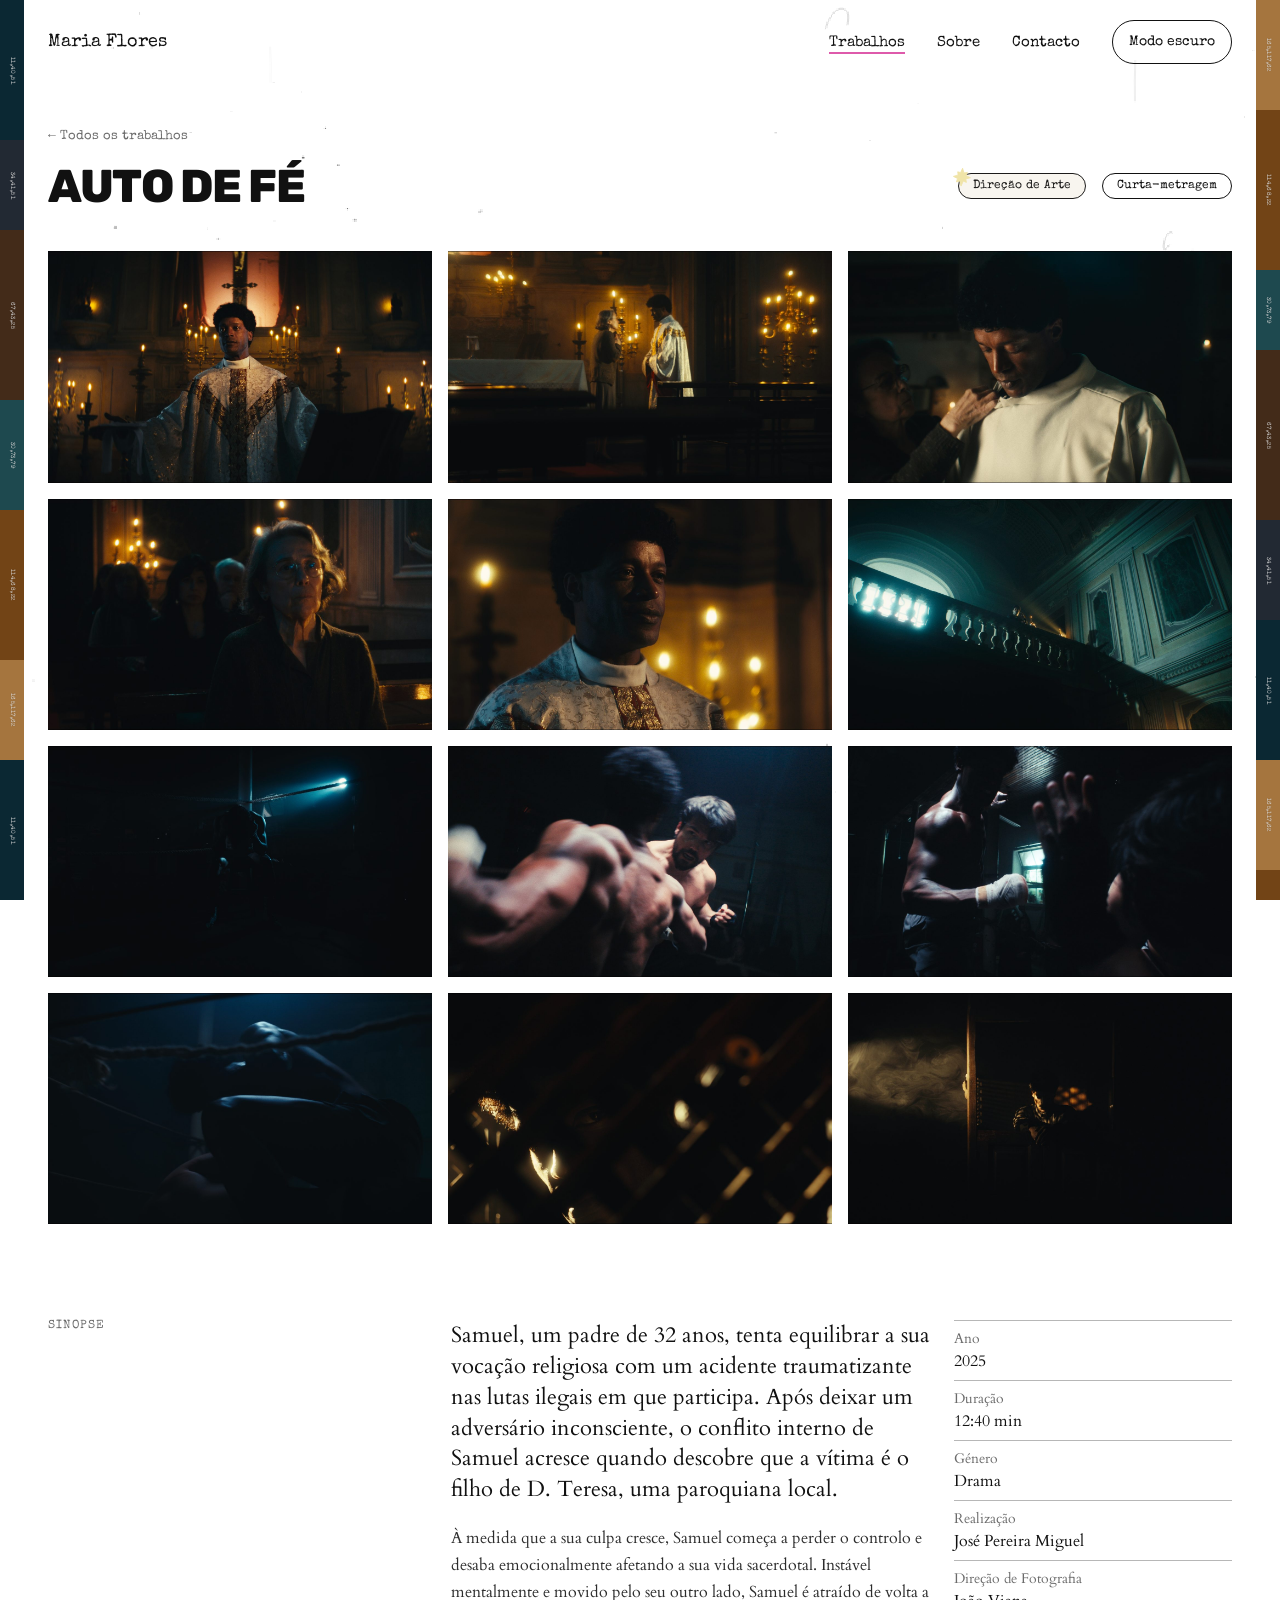
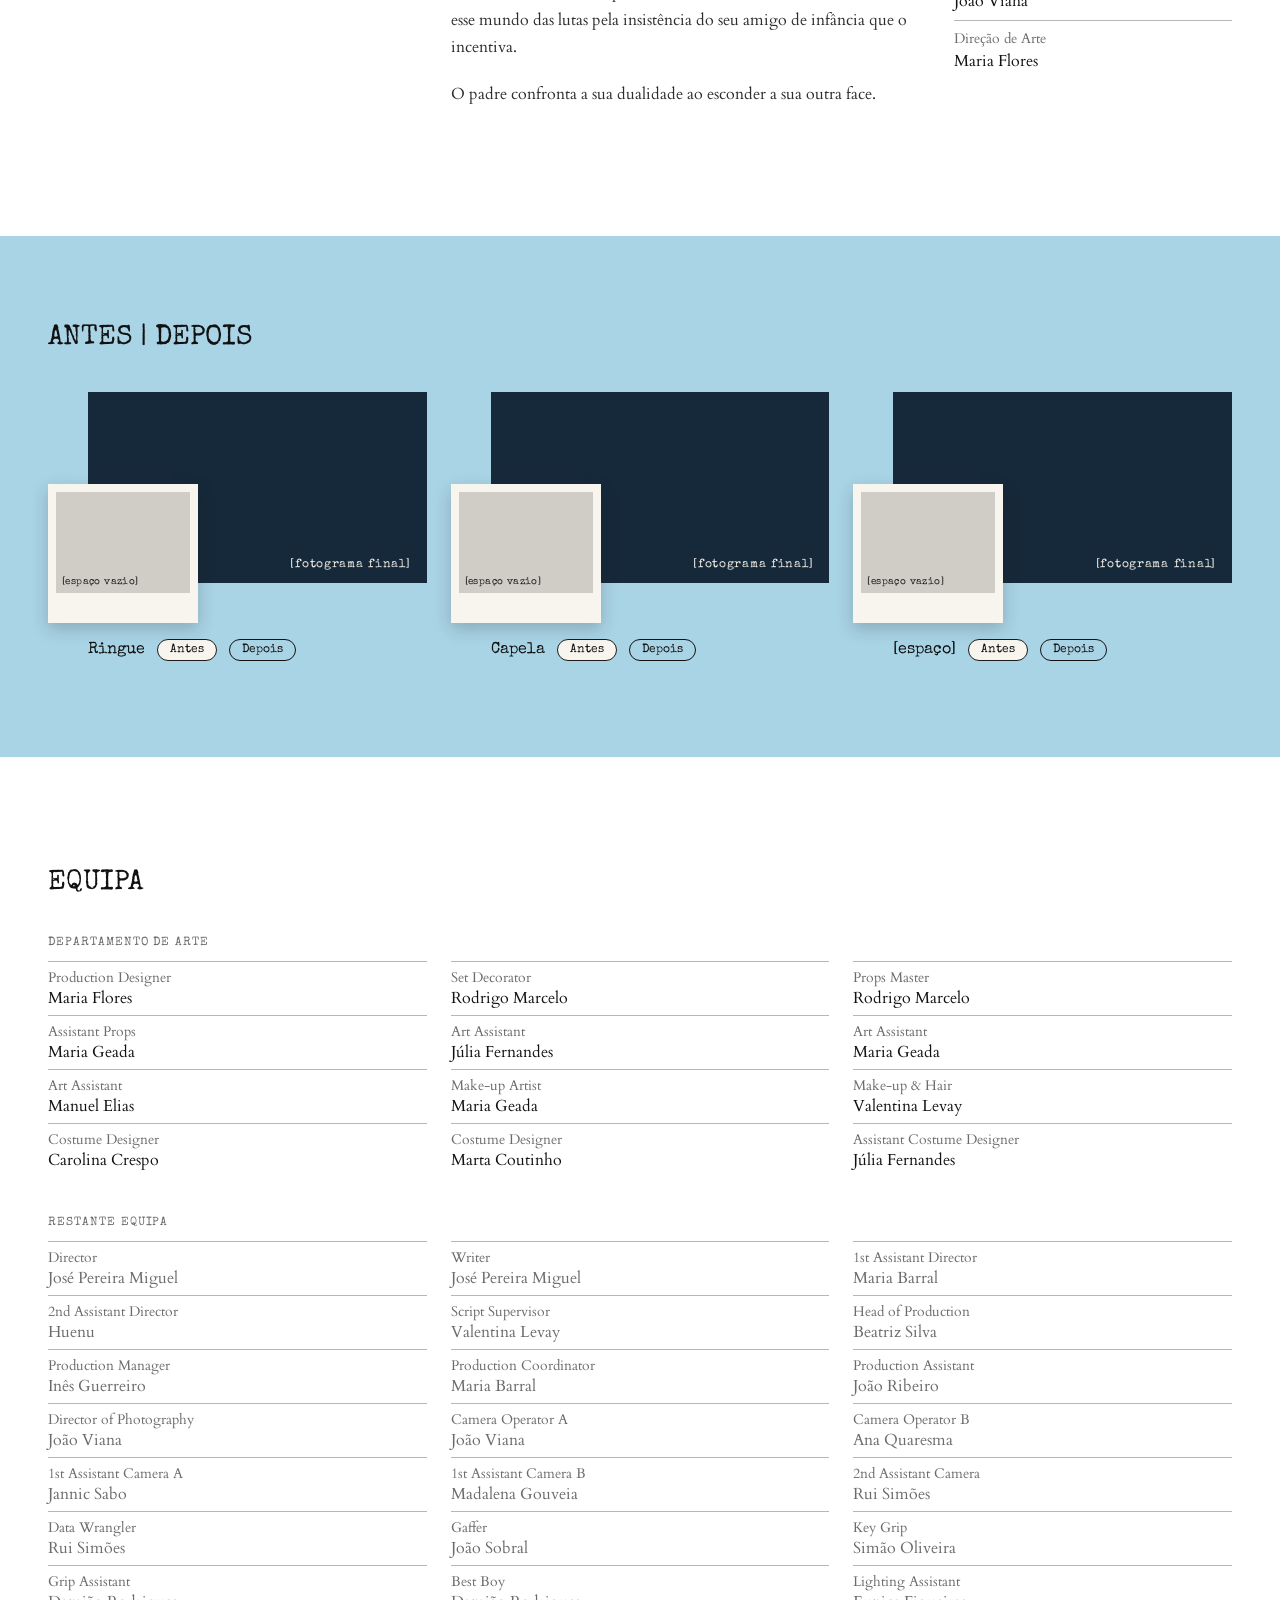
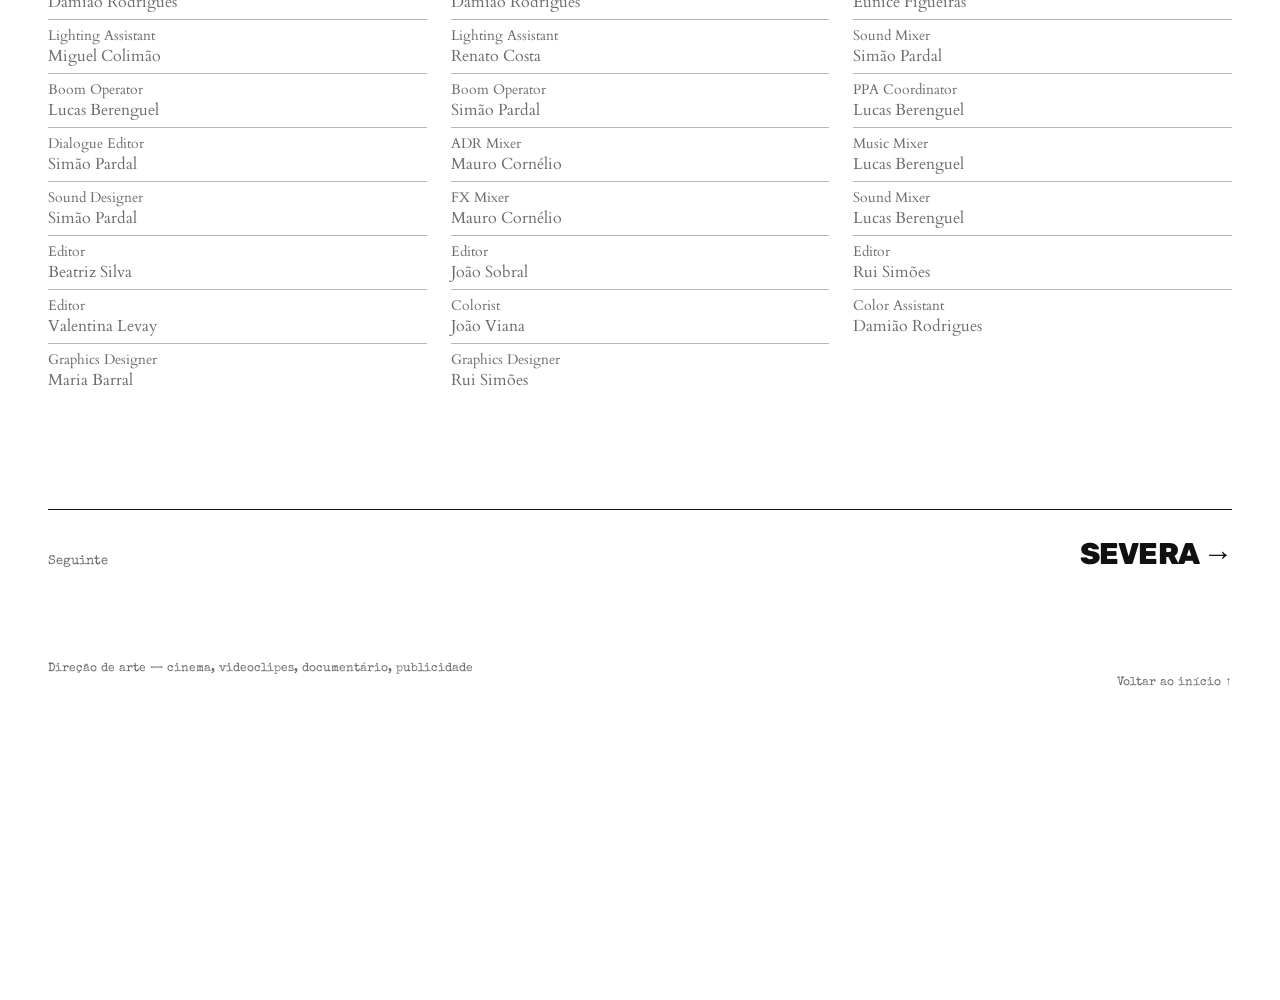
==== auto-de-fe.html @ b07c78c4 "Site estático convertido da proposta em Claude Design Co-Authored-By: Claude Opus 5.5 <noreply@anthr" ====
<!doctype html>
<html lang="pt-PT">
<head>
<meta charset="utf-8">
<meta name="viewport" content="width=device-width, initial-scale=1">
<title>Maria Flores — Auto de Fé</title>
<link rel="icon" href="data:,">

<link rel="preconnect" href="https://fonts.googleapis.com">
<link href="https://fonts.googleapis.com/css2?family=Rubik:wght@800&amp;display=swap" rel="stylesheet">
<link href="https://fonts.googleapis.com/css2?family=Special+Elite&amp;display=swap" rel="stylesheet">
<link href="https://fonts.googleapis.com/css2?family=Cardo:wght@400;700&amp;display=swap" rel="stylesheet">
<style>
body{margin:0}
a{color:inherit;text-decoration:none}
.nl:hover{text-decoration:underline;text-decoration-color:#de5aab;text-decoration-thickness:2px;text-underline-offset:6px}
.mf{position:relative;z-index:0;transition:background-color .45s ease,color .45s ease}
.mf-light{--bg:#ffffff;--ink:#111111;--muted:#6b6b6b;--body:#2c2c2c;--line:rgba(17,17,17,.30);--band:#a9d4e6}
.mf-dark{--bg:#000000;--ink:#ecebe8;--muted:#a5a39e;--body:#d2d0cb;--line:rgba(236,235,232,.28);--band:#1d3440}
button{font:inherit;color:inherit;background:none;cursor:pointer}
.filmbg{position:fixed;top:0;left:0;right:0;bottom:0;z-index:-1;pointer-events:none;overflow:hidden}
.filmtile{position:absolute;left:0;top:0;width:100%;height:calc(100% + 4200px);background-repeat:repeat;background-size:1920px 4200px;background-position:center top;will-change:transform;animation:film-rise 190s linear infinite}
.mf-dark .filmtile{background-image:url(assets/195c46f9f25d2eacde2a236a3a179f39.svg)}
.mf-light .filmtile{background-image:url(assets/a7d337f7863a7fcd328ad513865520be.svg)}
.mf-dark .filmtile{filter:brightness(1.8) contrast(1.2)}
.mf-light .filmtile{filter:contrast(1.7) brightness(.95)}
@keyframes film-rise{from{transform:translateY(0)}to{transform:translateY(-4200px)}}
@media (prefers-reduced-motion: reduce){.filmtile{animation:none}}
@property --b0{syntax:'<color>';inherits:true;initial-value:#555555}
@property --b1{syntax:'<color>';inherits:true;initial-value:#555555}
@property --b2{syntax:'<color>';inherits:true;initial-value:#555555}
@property --b3{syntax:'<color>';inherits:true;initial-value:#555555}
@property --b4{syntax:'<color>';inherits:true;initial-value:#555555}
@property --b5{syntax:'<color>';inherits:true;initial-value:#555555}
.bar{position:fixed;top:0;bottom:0;width:24px;overflow:hidden;z-index:4;pointer-events:none;transition:--b0 1.4s ease,--b1 1.4s ease,--b2 1.4s ease,--b3 1.4s ease,--b4 1.4s ease,--b5 1.4s ease}
.bar-l{left:0}
.bar-r{right:0}
.track{position:absolute;left:0;right:0;top:0;height:calc(100% + 760px);will-change:transform}
.track-up{background-image:repeating-linear-gradient(180deg,var(--b0) 0,var(--b0) 140px,var(--b1) 140px,var(--b1) 230px,var(--b2) 230px,var(--b2) 400px,var(--b3) 400px,var(--b3) 510px,var(--b4) 510px,var(--b4) 660px,var(--b5) 660px,var(--b5) 760px);animation:bar-up 30s linear infinite}
.track-down{background-image:repeating-linear-gradient(180deg,var(--b5) 0,var(--b5) 110px,var(--b4) 110px,var(--b4) 270px,var(--b3) 270px,var(--b3) 350px,var(--b2) 350px,var(--b2) 520px,var(--b1) 520px,var(--b1) 620px,var(--b0) 620px,var(--b0) 760px);animation:bar-down 38s linear infinite}
@keyframes bar-up{from{transform:translateY(0)}to{transform:translateY(-760px)}}
@keyframes bar-down{from{transform:translateY(-760px)}to{transform:translateY(0)}}
@media (prefers-reduced-motion: reduce){.track-up,.track-down{animation:none}}
.bar{--b0:#0b2833;--b1:#222933;--b2:#432b19;--b3:#1e494f;--b4:#724416;--b5:#a5753e}
</style>
<link rel="stylesheet" href="site.css">
</head>
<body>

<div class="mf mf-light" style="position: relative; overflow: hidden; width: 100%; min-height: 4200px; box-sizing: border-box; background: var(--bg); color: var(--ink); font-family: 'Special Elite', 'Courier New', monospace; display: flex; flex-direction: column;">

<header style="display: flex; justify-content: space-between; align-items: center; padding: 20px 48px;">
<a class="nl" href="index.html" style="font-family: 'Special Elite', cursive; font-size: 18px; padding: 8px 0;">Maria Flores</a>
<nav style="display: flex; align-items: center; gap: 32px; font-size: 15px;">
<a href="trabalhos.html" style="padding: 12px 0; text-decoration: underline; text-decoration-color: #de5aab; text-decoration-thickness: 2px; text-underline-offset: 6px;">Trabalhos</a>
<a class="nl" href="sobre.html" style="padding: 12px 0;">Sobre</a>
<a class="nl" href="sobre.html#contacto" style="padding: 12px 0;">Contacto</a>
<button data-theme-toggle aria-label="Alternar entre modo claro e modo escuro" style="min-height: 44px; padding: 0 16px; border: 1px solid var(--ink); border-radius: 999px; font-size: 14px;">Modo escuro</button>
</nav>
</header>

<section style="display: flex; justify-content: space-between; align-items: flex-end; flex-wrap: wrap; gap: 24px; padding: 32px 48px 40px;">
<div>
<a class="nl" href="trabalhos.html" style="display: inline-block; font-size: 13px; color: var(--muted); padding: 12px 0;">← Todos os trabalhos</a>
<h1 style="margin: 8px 0 0; font-family: 'Rubik', 'Arial Rounded MT Bold', sans-serif; font-weight: 800; letter-spacing: -0.03em; font-size: 46px; line-height: 1.05;">AUTO DE FÉ</h1>
</div>
<div style="display: flex; flex-wrap: wrap; gap: 16px; padding-bottom: 12px;"><span style="position: relative; display: inline-block; background: #f8f5ef; color: #1c1b1a; border: 1px solid #1c1b1a; border-radius: 999px; padding: 5px 14px; font-size: 12px; line-height: 1.2;"><svg aria-hidden="true" width="20" height="20" viewBox="0 0 20 20" style="position: absolute; left: -7px; top: -7px;"><polygon points="10.6,1.2 12.0,5.9 15.4,5.4 14.1,8.7 18.5,10.7 13.8,11.9 14.4,15.4 11.3,14.1 9.0,19.1 7.9,14.0 4.4,14.9 5.5,11.5 1.4,9.4 6.1,7.9 5.7,4.8 8.6,5.6" fill="#f0e4a8" stroke="#f0e4a8" stroke-width="0.8" stroke-linejoin="round"></polygon></svg>Direção de Arte</span><span style="display: inline-block; border: 1px solid var(--ink); border-radius: 999px; padding: 5px 14px; font-size: 12px; line-height: 1.2;">Curta-metragem</span></div>
</section>

<section style="padding: 0 48px; position: relative; z-index: 6;">
<div style="display: grid; grid-template-columns: repeat(3, minmax(0, 1fr)); gap: 16px;">
<div style="position: relative; aspect-ratio: 1400 / 843; overflow: hidden; background: #16293a;"><img src="assets/c79d40b57dbf54c1195417f54e872e26.jpg" alt="O padre diante do altar, de braços abertos, rodeado de velas" style="position: absolute; top: 0; left: 0; width: 100%; height: 100%; object-fit: cover; display: block;"></div><div style="position: relative; aspect-ratio: 1400 / 843; overflow: hidden; background: #16293a;"><img src="assets/6717103ce0d678c2ca197f9b2700c0e9.jpg" alt="O padre e uma mulher idosa junto ao altar, iluminados por velas" style="position: absolute; top: 0; left: 0; width: 100%; height: 100%; object-fit: cover; display: block;"></div><div style="position: relative; aspect-ratio: 1400 / 843; overflow: hidden; background: #16293a;"><img src="assets/024cbdab6e1024f9e127077462ca0c91.jpg" alt="Uma mulher idosa ajusta a gola da veste do padre" style="position: absolute; top: 0; left: 0; width: 100%; height: 100%; object-fit: cover; display: block;"></div><div style="position: relative; aspect-ratio: 1400 / 843; overflow: hidden; background: #16293a;"><img src="assets/cbde4aaad35df30b1a84fb2aac8a3a7e.jpg" alt="Mulher idosa de óculos na igreja, com outras pessoas desfocadas atrás" style="position: absolute; top: 0; left: 0; width: 100%; height: 100%; object-fit: cover; display: block;"></div><div style="position: relative; aspect-ratio: 1400 / 843; overflow: hidden; background: #16293a;"><img src="assets/bd017f20727276207c4b748441284fc7.jpg" alt="Plano próximo do padre, com velas desfocadas atrás" style="position: absolute; top: 0; left: 0; width: 100%; height: 100%; object-fit: cover; display: block;"></div><div style="position: relative; aspect-ratio: 1400 / 843; overflow: hidden; background: #16293a;"><img src="assets/927e3c8162ed81170e3e0b407e0eea3f.jpg" alt="Varanda com balaustrada e velas, vista de baixo, com uma figura ao fundo" style="position: absolute; top: 0; left: 0; width: 100%; height: 100%; object-fit: cover; display: block;"></div><div style="position: relative; aspect-ratio: 1400 / 843; overflow: hidden; background: #16293a;"><img src="assets/157b8c3071a1b9ccba0a31a0176fac4d.jpg" alt="Lutador curvado junto às cordas do ringue, com um foco de luz azul ao fundo" style="position: absolute; top: 0; left: 0; width: 100%; height: 100%; object-fit: cover; display: block;"></div><div style="position: relative; aspect-ratio: 1400 / 843; overflow: hidden; background: #16293a;"><img src="assets/4cfde7762074dbed053f6165a2d89717.jpg" alt="Combate: um lutador de costas em primeiro plano e outro ao fundo" style="position: absolute; top: 0; left: 0; width: 100%; height: 100%; object-fit: cover; display: block;"></div><div style="position: relative; aspect-ratio: 1400 / 843; overflow: hidden; background: #16293a;"><img src="assets/7e5e82c8a48d132ade1d9ff3924efb5e.jpg" alt="Lutador com as mãos ligadas e a luz de uma janela ao fundo" style="position: absolute; top: 0; left: 0; width: 100%; height: 100%; object-fit: cover; display: block;"></div><div style="position: relative; aspect-ratio: 1400 / 843; overflow: hidden; background: #16293a;"><img src="assets/b449adda87e28341b8f77ce5ace0a4a5.jpg" alt="Silhueta de um lutador no ringue, em tons de azul" style="position: absolute; top: 0; left: 0; width: 100%; height: 100%; object-fit: cover; display: block;"></div><div style="position: relative; aspect-ratio: 1400 / 843; overflow: hidden; background: #16293a;"><img src="assets/b4e48357d718586509c8d75507b3155c.jpg" alt="Rosto parcialmente iluminado, visto através de uma grelha" style="position: absolute; top: 0; left: 0; width: 100%; height: 100%; object-fit: cover; display: block;"></div><div style="position: relative; aspect-ratio: 1400 / 843; overflow: hidden; background: #16293a;"><img src="assets/a8e3a6816328ebbb85ee0b58bbf96fed.jpg" alt="Figura sentada atrás de uma porta de madeira, com fumo à esquerda" style="position: absolute; top: 0; left: 0; width: 100%; height: 100%; object-fit: cover; display: block;"></div>
</div>
</section>
<section style="display: grid; grid-template-columns: repeat(12, minmax(0, 1fr)); column-gap: 24px; padding: 96px 48px 0;">
<div style="grid-column: 1 / span 4;"><div style="font-size: 12px; color: var(--muted); letter-spacing: 0.08em;">SINOPSE</div></div>
<div style="grid-column: 5 / span 5;"><div style="font-family: 'Cardo', Georgia, 'Times New Roman', serif; font-size: 22px; line-height: 1.4;">Samuel, um padre de 32 anos, tenta equilibrar a sua vocação religiosa com um acidente traumatizante nas lutas ilegais em que participa. Após deixar um adversário inconsciente, o conflito interno de Samuel acresce quando descobre que a vítima é o filho de D. Teresa, uma paroquiana local.</div><p style="font-family: 'Cardo', Georgia, 'Times New Roman', serif; margin: 20px 0 0; font-size: 16px; line-height: 1.7; color: var(--body);">À medida que a sua culpa cresce, Samuel começa a perder o controlo e desaba emocionalmente afetando a sua vida sacerdotal. Instável mentalmente e movido pelo seu outro lado, Samuel é atraído de volta a esse mundo das lutas pela insistência do seu amigo de infância que o incentiva.</p><p style="font-family: 'Cardo', Georgia, 'Times New Roman', serif; margin: 20px 0 0; font-size: 16px; line-height: 1.7; color: var(--body);">O padre confronta a sua dualidade ao esconder a sua outra face.</p></div>
<div style="grid-column: 10 / span 3;"><div style="border-top: 1px solid var(--line); padding: 8px 0; font-family: 'Cardo', Georgia, 'Times New Roman', serif;"><div style="font-size: 14px; color: var(--muted);">Ano</div><div style="font-size: 16px; margin-top: 2px;">2025</div></div><div style="border-top: 1px solid var(--line); padding: 8px 0; font-family: 'Cardo', Georgia, 'Times New Roman', serif;"><div style="font-size: 14px; color: var(--muted);">Duração</div><div style="font-size: 16px; margin-top: 2px;">12:40 min</div></div><div style="border-top: 1px solid var(--line); padding: 8px 0; font-family: 'Cardo', Georgia, 'Times New Roman', serif;"><div style="font-size: 14px; color: var(--muted);">Género</div><div style="font-size: 16px; margin-top: 2px;">Drama</div></div><div style="border-top: 1px solid var(--line); padding: 8px 0; font-family: 'Cardo', Georgia, 'Times New Roman', serif;"><div style="font-size: 14px; color: var(--muted);">Realização</div><div style="font-size: 16px; margin-top: 2px;">José Pereira Miguel</div></div><div style="border-top: 1px solid var(--line); padding: 8px 0; font-family: 'Cardo', Georgia, 'Times New Roman', serif;"><div style="font-size: 14px; color: var(--muted);">Direção de Fotografia</div><div style="font-size: 16px; margin-top: 2px;">João Viana</div></div><div style="border-top: 1px solid var(--line); padding: 8px 0; font-family: 'Cardo', Georgia, 'Times New Roman', serif;"><div style="font-size: 14px; color: var(--muted);">Direção de Arte</div><div style="font-size: 16px; margin-top: 2px;">Maria Flores</div></div></div>
</section>
<section style="background: var(--band); margin-top: 128px; padding: 88px 48px 96px;">
<h2 style="margin: 0 0 40px; font-family: 'Special Elite', cursive; font-weight: 400; font-size: 28px; line-height: 1;">ANTES | DEPOIS</h2>
<div style="display: grid; grid-template-columns: repeat(3, minmax(0, 1fr)); column-gap: 24px;">
<div style="display: flex; flex-direction: column; gap: 16px;">
<div style="position: relative; padding: 0 0 40px 40px;">
<div style="position: relative; aspect-ratio: 16 / 9; background: #16293a;">
<span style="position: absolute; right: 16px; bottom: 12px; font-size: 12px; letter-spacing: 0.06em; color: #ece9e1;">[fotograma final]</span>
</div>
<div style="position: absolute; left: 0; bottom: 0; width: 150px; box-sizing: border-box; background: #f8f5ef; padding: 8px 8px 30px; box-shadow: 0 6px 16px rgba(28, 27, 26, 0.22);">
<div style="position: relative; width: 100%; aspect-ratio: 4 / 3; background: #cfcdc6;">
<span style="position: absolute; left: 6px; bottom: 6px; font-size: 10px; letter-spacing: 0.04em; color: #1c1b1a;">[espaço vazio]</span>
</div>
</div>
</div>
<div style="display: flex; gap: 12px; align-items: center; padding-left: 40px;"><span style="font-size: 16px;">Ringue</span><span style="display: inline-block; background: #f8f5ef; border: 1px solid #1c1b1a; border-radius: 999px; padding: 4px 12px; font-size: 12px;">Antes</span><span style="display: inline-block; border: 1px solid var(--ink); border-radius: 999px; padding: 4px 12px; font-size: 12px;">Depois</span></div>
</div><div style="display: flex; flex-direction: column; gap: 16px;">
<div style="position: relative; padding: 0 0 40px 40px;">
<div style="position: relative; aspect-ratio: 16 / 9; background: #16293a;">
<span style="position: absolute; right: 16px; bottom: 12px; font-size: 12px; letter-spacing: 0.06em; color: #ece9e1;">[fotograma final]</span>
</div>
<div style="position: absolute; left: 0; bottom: 0; width: 150px; box-sizing: border-box; background: #f8f5ef; padding: 8px 8px 30px; box-shadow: 0 6px 16px rgba(28, 27, 26, 0.22);">
<div style="position: relative; width: 100%; aspect-ratio: 4 / 3; background: #cfcdc6;">
<span style="position: absolute; left: 6px; bottom: 6px; font-size: 10px; letter-spacing: 0.04em; color: #1c1b1a;">[espaço vazio]</span>
</div>
</div>
</div>
<div style="display: flex; gap: 12px; align-items: center; padding-left: 40px;"><span style="font-size: 16px;">Capela</span><span style="display: inline-block; background: #f8f5ef; border: 1px solid #1c1b1a; border-radius: 999px; padding: 4px 12px; font-size: 12px;">Antes</span><span style="display: inline-block; border: 1px solid var(--ink); border-radius: 999px; padding: 4px 12px; font-size: 12px;">Depois</span></div>
</div><div style="display: flex; flex-direction: column; gap: 16px;">
<div style="position: relative; padding: 0 0 40px 40px;">
<div style="position: relative; aspect-ratio: 16 / 9; background: #16293a;">
<span style="position: absolute; right: 16px; bottom: 12px; font-size: 12px; letter-spacing: 0.06em; color: #ece9e1;">[fotograma final]</span>
</div>
<div style="position: absolute; left: 0; bottom: 0; width: 150px; box-sizing: border-box; background: #f8f5ef; padding: 8px 8px 30px; box-shadow: 0 6px 16px rgba(28, 27, 26, 0.22);">
<div style="position: relative; width: 100%; aspect-ratio: 4 / 3; background: #cfcdc6;">
<span style="position: absolute; left: 6px; bottom: 6px; font-size: 10px; letter-spacing: 0.04em; color: #1c1b1a;">[espaço vazio]</span>
</div>
</div>
</div>
<div style="display: flex; gap: 12px; align-items: center; padding-left: 40px;"><span style="font-size: 16px;">[espaço]</span><span style="display: inline-block; background: #f8f5ef; border: 1px solid #1c1b1a; border-radius: 999px; padding: 4px 12px; font-size: 12px;">Antes</span><span style="display: inline-block; border: 1px solid var(--ink); border-radius: 999px; padding: 4px 12px; font-size: 12px;">Depois</span></div>
</div>
</div>
</section>
<section style="padding: 112px 48px 0;">
<h2 style="margin: 0 0 40px; font-family: 'Special Elite', cursive; font-weight: 400; font-size: 28px; line-height: 1;">EQUIPA</h2>
<div style="font-size: 12px; color: var(--muted); letter-spacing: 0.08em; margin-bottom: 12px;">DEPARTAMENTO DE ARTE</div>
<div style="display: grid; grid-template-columns: repeat(3, minmax(0, 1fr)); column-gap: 24px;">
<div style="display: flex; flex-direction: column; border-top: 1px solid var(--line); padding: 6px 0; font-family: 'Cardo', Georgia, 'Times New Roman', serif;"><span style="font-size: 14px; color: var(--muted);">Production Designer</span><span style="font-size: 16px;">Maria Flores</span></div>
<div style="display: flex; flex-direction: column; border-top: 1px solid var(--line); padding: 6px 0; font-family: 'Cardo', Georgia, 'Times New Roman', serif;"><span style="font-size: 14px; color: var(--muted);">Set Decorator</span><span style="font-size: 16px;">Rodrigo Marcelo</span></div>
<div style="display: flex; flex-direction: column; border-top: 1px solid var(--line); padding: 6px 0; font-family: 'Cardo', Georgia, 'Times New Roman', serif;"><span style="font-size: 14px; color: var(--muted);">Props Master</span><span style="font-size: 16px;">Rodrigo Marcelo</span></div>
<div style="display: flex; flex-direction: column; border-top: 1px solid var(--line); padding: 6px 0; font-family: 'Cardo', Georgia, 'Times New Roman', serif;"><span style="font-size: 14px; color: var(--muted);">Assistant Props</span><span style="font-size: 16px;">Maria Geada</span></div>
<div style="display: flex; flex-direction: column; border-top: 1px solid var(--line); padding: 6px 0; font-family: 'Cardo', Georgia, 'Times New Roman', serif;"><span style="font-size: 14px; color: var(--muted);">Art Assistant</span><span style="font-size: 16px;">Júlia Fernandes</span></div>
<div style="display: flex; flex-direction: column; border-top: 1px solid var(--line); padding: 6px 0; font-family: 'Cardo', Georgia, 'Times New Roman', serif;"><span style="font-size: 14px; color: var(--muted);">Art Assistant</span><span style="font-size: 16px;">Maria Geada</span></div>
<div style="display: flex; flex-direction: column; border-top: 1px solid var(--line); padding: 6px 0; font-family: 'Cardo', Georgia, 'Times New Roman', serif;"><span style="font-size: 14px; color: var(--muted);">Art Assistant</span><span style="font-size: 16px;">Manuel Elias</span></div>
<div style="display: flex; flex-direction: column; border-top: 1px solid var(--line); padding: 6px 0; font-family: 'Cardo', Georgia, 'Times New Roman', serif;"><span style="font-size: 14px; color: var(--muted);">Make-up Artist</span><span style="font-size: 16px;">Maria Geada</span></div>
<div style="display: flex; flex-direction: column; border-top: 1px solid var(--line); padding: 6px 0; font-family: 'Cardo', Georgia, 'Times New Roman', serif;"><span style="font-size: 14px; color: var(--muted);">Make-up &amp; Hair</span><span style="font-size: 16px;">Valentina Levay</span></div>
<div style="display: flex; flex-direction: column; border-top: 1px solid var(--line); padding: 6px 0; font-family: 'Cardo', Georgia, 'Times New Roman', serif;"><span style="font-size: 14px; color: var(--muted);">Costume Designer</span><span style="font-size: 16px;">Carolina Crespo</span></div>
<div style="display: flex; flex-direction: column; border-top: 1px solid var(--line); padding: 6px 0; font-family: 'Cardo', Georgia, 'Times New Roman', serif;"><span style="font-size: 14px; color: var(--muted);">Costume Designer</span><span style="font-size: 16px;">Marta Coutinho</span></div>
<div style="display: flex; flex-direction: column; border-top: 1px solid var(--line); padding: 6px 0; font-family: 'Cardo', Georgia, 'Times New Roman', serif;"><span style="font-size: 14px; color: var(--muted);">Assistant Costume Designer</span><span style="font-size: 16px;">Júlia Fernandes</span></div>
</div>
<div style="font-size: 12px; color: var(--muted); letter-spacing: 0.08em; margin: 40px 0 12px;">RESTANTE EQUIPA</div>
<div style="display: grid; grid-template-columns: repeat(3, minmax(0, 1fr)); column-gap: 24px;">
<div style="display: flex; flex-direction: column; border-top: 1px solid var(--line); padding: 6px 0; font-family: 'Cardo', Georgia, 'Times New Roman', serif;"><span style="font-size: 14px; color: var(--muted);">Director</span><span style="font-size: 16px; color: var(--muted);">José Pereira Miguel</span></div>
<div style="display: flex; flex-direction: column; border-top: 1px solid var(--line); padding: 6px 0; font-family: 'Cardo', Georgia, 'Times New Roman', serif;"><span style="font-size: 14px; color: var(--muted);">Writer</span><span style="font-size: 16px; color: var(--muted);">José Pereira Miguel</span></div>
<div style="display: flex; flex-direction: column; border-top: 1px solid var(--line); padding: 6px 0; font-family: 'Cardo', Georgia, 'Times New Roman', serif;"><span style="font-size: 14px; color: var(--muted);">1st Assistant Director</span><span style="font-size: 16px; color: var(--muted);">Maria Barral</span></div>
<div style="display: flex; flex-direction: column; border-top: 1px solid var(--line); padding: 6px 0; font-family: 'Cardo', Georgia, 'Times New Roman', serif;"><span style="font-size: 14px; color: var(--muted);">2nd Assistant Director</span><span style="font-size: 16px; color: var(--muted);">Huenu</span></div>
<div style="display: flex; flex-direction: column; border-top: 1px solid var(--line); padding: 6px 0; font-family: 'Cardo', Georgia, 'Times New Roman', serif;"><span style="font-size: 14px; color: var(--muted);">Script Supervisor</span><span style="font-size: 16px; color: var(--muted);">Valentina Levay</span></div>
<div style="display: flex; flex-direction: column; border-top: 1px solid var(--line); padding: 6px 0; font-family: 'Cardo', Georgia, 'Times New Roman', serif;"><span style="font-size: 14px; color: var(--muted);">Head of Production</span><span style="font-size: 16px; color: var(--muted);">Beatriz Silva</span></div>
<div style="display: flex; flex-direction: column; border-top: 1px solid var(--line); padding: 6px 0; font-family: 'Cardo', Georgia, 'Times New Roman', serif;"><span style="font-size: 14px; color: var(--muted);">Production Manager</span><span style="font-size: 16px; color: var(--muted);">Inês Guerreiro</span></div>
<div style="display: flex; flex-direction: column; border-top: 1px solid var(--line); padding: 6px 0; font-family: 'Cardo', Georgia, 'Times New Roman', serif;"><span style="font-size: 14px; color: var(--muted);">Production Coordinator</span><span style="font-size: 16px; color: var(--muted);">Maria Barral</span></div>
<div style="display: flex; flex-direction: column; border-top: 1px solid var(--line); padding: 6px 0; font-family: 'Cardo', Georgia, 'Times New Roman', serif;"><span style="font-size: 14px; color: var(--muted);">Production Assistant</span><span style="font-size: 16px; color: var(--muted);">João Ribeiro</span></div>
<div style="display: flex; flex-direction: column; border-top: 1px solid var(--line); padding: 6px 0; font-family: 'Cardo', Georgia, 'Times New Roman', serif;"><span style="font-size: 14px; color: var(--muted);">Director of Photography</span><span style="font-size: 16px; color: var(--muted);">João Viana</span></div>
<div style="display: flex; flex-direction: column; border-top: 1px solid var(--line); padding: 6px 0; font-family: 'Cardo', Georgia, 'Times New Roman', serif;"><span style="font-size: 14px; color: var(--muted);">Camera Operator A</span><span style="font-size: 16px; color: var(--muted);">João Viana</span></div>
<div style="display: flex; flex-direction: column; border-top: 1px solid var(--line); padding: 6px 0; font-family: 'Cardo', Georgia, 'Times New Roman', serif;"><span style="font-size: 14px; color: var(--muted);">Camera Operator B</span><span style="font-size: 16px; color: var(--muted);">Ana Quaresma</span></div>
<div style="display: flex; flex-direction: column; border-top: 1px solid var(--line); padding: 6px 0; font-family: 'Cardo', Georgia, 'Times New Roman', serif;"><span style="font-size: 14px; color: var(--muted);">1st Assistant Camera A</span><span style="font-size: 16px; color: var(--muted);">Jannic Sabo</span></div>
<div style="display: flex; flex-direction: column; border-top: 1px solid var(--line); padding: 6px 0; font-family: 'Cardo', Georgia, 'Times New Roman', serif;"><span style="font-size: 14px; color: var(--muted);">1st Assistant Camera B</span><span style="font-size: 16px; color: var(--muted);">Madalena Gouveia</span></div>
<div style="display: flex; flex-direction: column; border-top: 1px solid var(--line); padding: 6px 0; font-family: 'Cardo', Georgia, 'Times New Roman', serif;"><span style="font-size: 14px; color: var(--muted);">2nd Assistant Camera</span><span style="font-size: 16px; color: var(--muted);">Rui Simões</span></div>
<div style="display: flex; flex-direction: column; border-top: 1px solid var(--line); padding: 6px 0; font-family: 'Cardo', Georgia, 'Times New Roman', serif;"><span style="font-size: 14px; color: var(--muted);">Data Wrangler</span><span style="font-size: 16px; color: var(--muted);">Rui Simões</span></div>
<div style="display: flex; flex-direction: column; border-top: 1px solid var(--line); padding: 6px 0; font-family: 'Cardo', Georgia, 'Times New Roman', serif;"><span style="font-size: 14px; color: var(--muted);">Gaffer</span><span style="font-size: 16px; color: var(--muted);">João Sobral</span></div>
<div style="display: flex; flex-direction: column; border-top: 1px solid var(--line); padding: 6px 0; font-family: 'Cardo', Georgia, 'Times New Roman', serif;"><span style="font-size: 14px; color: var(--muted);">Key Grip</span><span style="font-size: 16px; color: var(--muted);">Simão Oliveira</span></div>
<div style="display: flex; flex-direction: column; border-top: 1px solid var(--line); padding: 6px 0; font-family: 'Cardo', Georgia, 'Times New Roman', serif;"><span style="font-size: 14px; color: var(--muted);">Grip Assistant</span><span style="font-size: 16px; color: var(--muted);">Damião Rodrigues</span></div>
<div style="display: flex; flex-direction: column; border-top: 1px solid var(--line); padding: 6px 0; font-family: 'Cardo', Georgia, 'Times New Roman', serif;"><span style="font-size: 14px; color: var(--muted);">Best Boy</span><span style="font-size: 16px; color: var(--muted);">Damião Rodrigues</span></div>
<div style="display: flex; flex-direction: column; border-top: 1px solid var(--line); padding: 6px 0; font-family: 'Cardo', Georgia, 'Times New Roman', serif;"><span style="font-size: 14px; color: var(--muted);">Lighting Assistant</span><span style="font-size: 16px; color: var(--muted);">Eunice Figueiras</span></div>
<div style="display: flex; flex-direction: column; border-top: 1px solid var(--line); padding: 6px 0; font-family: 'Cardo', Georgia, 'Times New Roman', serif;"><span style="font-size: 14px; color: var(--muted);">Lighting Assistant</span><span style="font-size: 16px; color: var(--muted);">Miguel Colimão</span></div>
<div style="display: flex; flex-direction: column; border-top: 1px solid var(--line); padding: 6px 0; font-family: 'Cardo', Georgia, 'Times New Roman', serif;"><span style="font-size: 14px; color: var(--muted);">Lighting Assistant</span><span style="font-size: 16px; color: var(--muted);">Renato Costa</span></div>
<div style="display: flex; flex-direction: column; border-top: 1px solid var(--line); padding: 6px 0; font-family: 'Cardo', Georgia, 'Times New Roman', serif;"><span style="font-size: 14px; color: var(--muted);">Sound Mixer</span><span style="font-size: 16px; color: var(--muted);">Simão Pardal</span></div>
<div style="display: flex; flex-direction: column; border-top: 1px solid var(--line); padding: 6px 0; font-family: 'Cardo', Georgia, 'Times New Roman', serif;"><span style="font-size: 14px; color: var(--muted);">Boom Operator</span><span style="font-size: 16px; color: var(--muted);">Lucas Berenguel</span></div>
<div style="display: flex; flex-direction: column; border-top: 1px solid var(--line); padding: 6px 0; font-family: 'Cardo', Georgia, 'Times New Roman', serif;"><span style="font-size: 14px; color: var(--muted);">Boom Operator</span><span style="font-size: 16px; color: var(--muted);">Simão Pardal</span></div>
<div style="display: flex; flex-direction: column; border-top: 1px solid var(--line); padding: 6px 0; font-family: 'Cardo', Georgia, 'Times New Roman', serif;"><span style="font-size: 14px; color: var(--muted);">PPA Coordinator</span><span style="font-size: 16px; color: var(--muted);">Lucas Berenguel</span></div>
<div style="display: flex; flex-direction: column; border-top: 1px solid var(--line); padding: 6px 0; font-family: 'Cardo', Georgia, 'Times New Roman', serif;"><span style="font-size: 14px; color: var(--muted);">Dialogue Editor</span><span style="font-size: 16px; color: var(--muted);">Simão Pardal</span></div>
<div style="display: flex; flex-direction: column; border-top: 1px solid var(--line); padding: 6px 0; font-family: 'Cardo', Georgia, 'Times New Roman', serif;"><span style="font-size: 14px; color: var(--muted);">ADR Mixer</span><span style="font-size: 16px; color: var(--muted);">Mauro Cornélio</span></div>
<div style="display: flex; flex-direction: column; border-top: 1px solid var(--line); padding: 6px 0; font-family: 'Cardo', Georgia, 'Times New Roman', serif;"><span style="font-size: 14px; color: var(--muted);">Music Mixer</span><span style="font-size: 16px; color: var(--muted);">Lucas Berenguel</span></div>
<div style="display: flex; flex-direction: column; border-top: 1px solid var(--line); padding: 6px 0; font-family: 'Cardo', Georgia, 'Times New Roman', serif;"><span style="font-size: 14px; color: var(--muted);">Sound Designer</span><span style="font-size: 16px; color: var(--muted);">Simão Pardal</span></div>
<div style="display: flex; flex-direction: column; border-top: 1px solid var(--line); padding: 6px 0; font-family: 'Cardo', Georgia, 'Times New Roman', serif;"><span style="font-size: 14px; color: var(--muted);">FX Mixer</span><span style="font-size: 16px; color: var(--muted);">Mauro Cornélio</span></div>
<div style="display: flex; flex-direction: column; border-top: 1px solid var(--line); padding: 6px 0; font-family: 'Cardo', Georgia, 'Times New Roman', serif;"><span style="font-size: 14px; color: var(--muted);">Sound Mixer</span><span style="font-size: 16px; color: var(--muted);">Lucas Berenguel</span></div>
<div style="display: flex; flex-direction: column; border-top: 1px solid var(--line); padding: 6px 0; font-family: 'Cardo', Georgia, 'Times New Roman', serif;"><span style="font-size: 14px; color: var(--muted);">Editor</span><span style="font-size: 16px; color: var(--muted);">Beatriz Silva</span></div>
<div style="display: flex; flex-direction: column; border-top: 1px solid var(--line); padding: 6px 0; font-family: 'Cardo', Georgia, 'Times New Roman', serif;"><span style="font-size: 14px; color: var(--muted);">Editor</span><span style="font-size: 16px; color: var(--muted);">João Sobral</span></div>
<div style="display: flex; flex-direction: column; border-top: 1px solid var(--line); padding: 6px 0; font-family: 'Cardo', Georgia, 'Times New Roman', serif;"><span style="font-size: 14px; color: var(--muted);">Editor</span><span style="font-size: 16px; color: var(--muted);">Rui Simões</span></div>
<div style="display: flex; flex-direction: column; border-top: 1px solid var(--line); padding: 6px 0; font-family: 'Cardo', Georgia, 'Times New Roman', serif;"><span style="font-size: 14px; color: var(--muted);">Editor</span><span style="font-size: 16px; color: var(--muted);">Valentina Levay</span></div>
<div style="display: flex; flex-direction: column; border-top: 1px solid var(--line); padding: 6px 0; font-family: 'Cardo', Georgia, 'Times New Roman', serif;"><span style="font-size: 14px; color: var(--muted);">Colorist</span><span style="font-size: 16px; color: var(--muted);">João Viana</span></div>
<div style="display: flex; flex-direction: column; border-top: 1px solid var(--line); padding: 6px 0; font-family: 'Cardo', Georgia, 'Times New Roman', serif;"><span style="font-size: 14px; color: var(--muted);">Color Assistant</span><span style="font-size: 16px; color: var(--muted);">Damião Rodrigues</span></div>
<div style="display: flex; flex-direction: column; border-top: 1px solid var(--line); padding: 6px 0; font-family: 'Cardo', Georgia, 'Times New Roman', serif;"><span style="font-size: 14px; color: var(--muted);">Graphics Designer</span><span style="font-size: 16px; color: var(--muted);">Maria Barral</span></div>
<div style="display: flex; flex-direction: column; border-top: 1px solid var(--line); padding: 6px 0; font-family: 'Cardo', Georgia, 'Times New Roman', serif;"><span style="font-size: 14px; color: var(--muted);">Graphics Designer</span><span style="font-size: 16px; color: var(--muted);">Rui Simões</span></div>
</div>
</section>
<section style="padding: 112px 48px 0;">
<a class="nl" href="severa.html" style="display: flex; justify-content: space-between; align-items: baseline; gap: 24px; border-top: 1px solid var(--ink); padding: 28px 0;">
<span style="font-size: 13px; color: var(--muted);">Seguinte</span>
<span style="font-family: 'Rubik', 'Arial Rounded MT Bold', sans-serif; font-weight: 800; letter-spacing: -0.03em; font-size: 30px; line-height: 1.1; text-align: right;">SEVERA →</span>
</a>
</section>

<footer style="display: flex; justify-content: space-between; padding: 64px 48px 32px; font-size: 12px; color: var(--muted);">
<span>Direção de arte — cinema, videoclipes, documentário, publicidade</span>
<a class="nl" href="index.html" style="padding: 12px 0;">Voltar ao início ↑</a>
</footer>

<div class="filmbg" aria-hidden="true"><div class="filmtile"></div></div>
<div class="bar bar-l" aria-hidden="true"><div class="track track-up"><div style="position:absolute;left:0;right:0;height:760px;top:0px;"><span style="position:absolute;left:0;width:24px;top:0px;height:140px;display:flex;align-items:center;justify-content:center;font-size:6px;line-height:1;letter-spacing:.06em;font-weight:400;color:rgba(255,255,255,.82);text-shadow:0 0 1px rgba(0,0,0,.35);writing-mode:vertical-rl;white-space:nowrap;" data-lab="0"></span><span style="position:absolute;left:0;width:24px;top:140px;height:90px;display:flex;align-items:center;justify-content:center;font-size:6px;line-height:1;letter-spacing:.06em;font-weight:400;color:rgba(255,255,255,.82);text-shadow:0 0 1px rgba(0,0,0,.35);writing-mode:vertical-rl;white-space:nowrap;" data-lab="1"></span><span style="position:absolute;left:0;width:24px;top:230px;height:170px;display:flex;align-items:center;justify-content:center;font-size:6px;line-height:1;letter-spacing:.06em;font-weight:400;color:rgba(255,255,255,.82);text-shadow:0 0 1px rgba(0,0,0,.35);writing-mode:vertical-rl;white-space:nowrap;" data-lab="2"></span><span style="position:absolute;left:0;width:24px;top:400px;height:110px;display:flex;align-items:center;justify-content:center;font-size:6px;line-height:1;letter-spacing:.06em;font-weight:400;color:rgba(255,255,255,.82);text-shadow:0 0 1px rgba(0,0,0,.35);writing-mode:vertical-rl;white-space:nowrap;" data-lab="3"></span><span style="position:absolute;left:0;width:24px;top:510px;height:150px;display:flex;align-items:center;justify-content:center;font-size:6px;line-height:1;letter-spacing:.06em;font-weight:400;color:rgba(255,255,255,.82);text-shadow:0 0 1px rgba(0,0,0,.35);writing-mode:vertical-rl;white-space:nowrap;" data-lab="4"></span><span style="position:absolute;left:0;width:24px;top:660px;height:100px;display:flex;align-items:center;justify-content:center;font-size:6px;line-height:1;letter-spacing:.06em;font-weight:400;color:rgba(255,255,255,.82);text-shadow:0 0 1px rgba(0,0,0,.35);writing-mode:vertical-rl;white-space:nowrap;" data-lab="5"></span></div><div style="position:absolute;left:0;right:0;height:760px;top:760px;"><span style="position:absolute;left:0;width:24px;top:0px;height:140px;display:flex;align-items:center;justify-content:center;font-size:6px;line-height:1;letter-spacing:.06em;font-weight:400;color:rgba(255,255,255,.82);text-shadow:0 0 1px rgba(0,0,0,.35);writing-mode:vertical-rl;white-space:nowrap;" data-lab="0"></span><span style="position:absolute;left:0;width:24px;top:140px;height:90px;display:flex;align-items:center;justify-content:center;font-size:6px;line-height:1;letter-spacing:.06em;font-weight:400;color:rgba(255,255,255,.82);text-shadow:0 0 1px rgba(0,0,0,.35);writing-mode:vertical-rl;white-space:nowrap;" data-lab="1"></span><span style="position:absolute;left:0;width:24px;top:230px;height:170px;display:flex;align-items:center;justify-content:center;font-size:6px;line-height:1;letter-spacing:.06em;font-weight:400;color:rgba(255,255,255,.82);text-shadow:0 0 1px rgba(0,0,0,.35);writing-mode:vertical-rl;white-space:nowrap;" data-lab="2"></span><span style="position:absolute;left:0;width:24px;top:400px;height:110px;display:flex;align-items:center;justify-content:center;font-size:6px;line-height:1;letter-spacing:.06em;font-weight:400;color:rgba(255,255,255,.82);text-shadow:0 0 1px rgba(0,0,0,.35);writing-mode:vertical-rl;white-space:nowrap;" data-lab="3"></span><span style="position:absolute;left:0;width:24px;top:510px;height:150px;display:flex;align-items:center;justify-content:center;font-size:6px;line-height:1;letter-spacing:.06em;font-weight:400;color:rgba(255,255,255,.82);text-shadow:0 0 1px rgba(0,0,0,.35);writing-mode:vertical-rl;white-space:nowrap;" data-lab="4"></span><span style="position:absolute;left:0;width:24px;top:660px;height:100px;display:flex;align-items:center;justify-content:center;font-size:6px;line-height:1;letter-spacing:.06em;font-weight:400;color:rgba(255,255,255,.82);text-shadow:0 0 1px rgba(0,0,0,.35);writing-mode:vertical-rl;white-space:nowrap;" data-lab="5"></span></div><div style="position:absolute;left:0;right:0;height:760px;top:1520px;"><span style="position:absolute;left:0;width:24px;top:0px;height:140px;display:flex;align-items:center;justify-content:center;font-size:6px;line-height:1;letter-spacing:.06em;font-weight:400;color:rgba(255,255,255,.82);text-shadow:0 0 1px rgba(0,0,0,.35);writing-mode:vertical-rl;white-space:nowrap;" data-lab="0"></span><span style="position:absolute;left:0;width:24px;top:140px;height:90px;display:flex;align-items:center;justify-content:center;font-size:6px;line-height:1;letter-spacing:.06em;font-weight:400;color:rgba(255,255,255,.82);text-shadow:0 0 1px rgba(0,0,0,.35);writing-mode:vertical-rl;white-space:nowrap;" data-lab="1"></span><span style="position:absolute;left:0;width:24px;top:230px;height:170px;display:flex;align-items:center;justify-content:center;font-size:6px;line-height:1;letter-spacing:.06em;font-weight:400;color:rgba(255,255,255,.82);text-shadow:0 0 1px rgba(0,0,0,.35);writing-mode:vertical-rl;white-space:nowrap;" data-lab="2"></span><span style="position:absolute;left:0;width:24px;top:400px;height:110px;display:flex;align-items:center;justify-content:center;font-size:6px;line-height:1;letter-spacing:.06em;font-weight:400;color:rgba(255,255,255,.82);text-shadow:0 0 1px rgba(0,0,0,.35);writing-mode:vertical-rl;white-space:nowrap;" data-lab="3"></span><span style="position:absolute;left:0;width:24px;top:510px;height:150px;display:flex;align-items:center;justify-content:center;font-size:6px;line-height:1;letter-spacing:.06em;font-weight:400;color:rgba(255,255,255,.82);text-shadow:0 0 1px rgba(0,0,0,.35);writing-mode:vertical-rl;white-space:nowrap;" data-lab="4"></span><span style="position:absolute;left:0;width:24px;top:660px;height:100px;display:flex;align-items:center;justify-content:center;font-size:6px;line-height:1;letter-spacing:.06em;font-weight:400;color:rgba(255,255,255,.82);text-shadow:0 0 1px rgba(0,0,0,.35);writing-mode:vertical-rl;white-space:nowrap;" data-lab="5"></span></div><div style="position:absolute;left:0;right:0;height:760px;top:2280px;"><span style="position:absolute;left:0;width:24px;top:0px;height:140px;display:flex;align-items:center;justify-content:center;font-size:6px;line-height:1;letter-spacing:.06em;font-weight:400;color:rgba(255,255,255,.82);text-shadow:0 0 1px rgba(0,0,0,.35);writing-mode:vertical-rl;white-space:nowrap;" data-lab="0"></span><span style="position:absolute;left:0;width:24px;top:140px;height:90px;display:flex;align-items:center;justify-content:center;font-size:6px;line-height:1;letter-spacing:.06em;font-weight:400;color:rgba(255,255,255,.82);text-shadow:0 0 1px rgba(0,0,0,.35);writing-mode:vertical-rl;white-space:nowrap;" data-lab="1"></span><span style="position:absolute;left:0;width:24px;top:230px;height:170px;display:flex;align-items:center;justify-content:center;font-size:6px;line-height:1;letter-spacing:.06em;font-weight:400;color:rgba(255,255,255,.82);text-shadow:0 0 1px rgba(0,0,0,.35);writing-mode:vertical-rl;white-space:nowrap;" data-lab="2"></span><span style="position:absolute;left:0;width:24px;top:400px;height:110px;display:flex;align-items:center;justify-content:center;font-size:6px;line-height:1;letter-spacing:.06em;font-weight:400;color:rgba(255,255,255,.82);text-shadow:0 0 1px rgba(0,0,0,.35);writing-mode:vertical-rl;white-space:nowrap;" data-lab="3"></span><span style="position:absolute;left:0;width:24px;top:510px;height:150px;display:flex;align-items:center;justify-content:center;font-size:6px;line-height:1;letter-spacing:.06em;font-weight:400;color:rgba(255,255,255,.82);text-shadow:0 0 1px rgba(0,0,0,.35);writing-mode:vertical-rl;white-space:nowrap;" data-lab="4"></span><span style="position:absolute;left:0;width:24px;top:660px;height:100px;display:flex;align-items:center;justify-content:center;font-size:6px;line-height:1;letter-spacing:.06em;font-weight:400;color:rgba(255,255,255,.82);text-shadow:0 0 1px rgba(0,0,0,.35);writing-mode:vertical-rl;white-space:nowrap;" data-lab="5"></span></div></div></div>
<div class="bar bar-r" aria-hidden="true"><div class="track track-down"><div style="position:absolute;left:0;right:0;height:760px;top:0px;"><span style="position:absolute;left:0;width:24px;top:0px;height:110px;display:flex;align-items:center;justify-content:center;font-size:6px;line-height:1;letter-spacing:.06em;font-weight:400;color:rgba(255,255,255,.82);text-shadow:0 0 1px rgba(0,0,0,.35);writing-mode:vertical-rl;white-space:nowrap;" data-lab="5"></span><span style="position:absolute;left:0;width:24px;top:110px;height:160px;display:flex;align-items:center;justify-content:center;font-size:6px;line-height:1;letter-spacing:.06em;font-weight:400;color:rgba(255,255,255,.82);text-shadow:0 0 1px rgba(0,0,0,.35);writing-mode:vertical-rl;white-space:nowrap;" data-lab="4"></span><span style="position:absolute;left:0;width:24px;top:270px;height:80px;display:flex;align-items:center;justify-content:center;font-size:6px;line-height:1;letter-spacing:.06em;font-weight:400;color:rgba(255,255,255,.82);text-shadow:0 0 1px rgba(0,0,0,.35);writing-mode:vertical-rl;white-space:nowrap;" data-lab="3"></span><span style="position:absolute;left:0;width:24px;top:350px;height:170px;display:flex;align-items:center;justify-content:center;font-size:6px;line-height:1;letter-spacing:.06em;font-weight:400;color:rgba(255,255,255,.82);text-shadow:0 0 1px rgba(0,0,0,.35);writing-mode:vertical-rl;white-space:nowrap;" data-lab="2"></span><span style="position:absolute;left:0;width:24px;top:520px;height:100px;display:flex;align-items:center;justify-content:center;font-size:6px;line-height:1;letter-spacing:.06em;font-weight:400;color:rgba(255,255,255,.82);text-shadow:0 0 1px rgba(0,0,0,.35);writing-mode:vertical-rl;white-space:nowrap;" data-lab="1"></span><span style="position:absolute;left:0;width:24px;top:620px;height:140px;display:flex;align-items:center;justify-content:center;font-size:6px;line-height:1;letter-spacing:.06em;font-weight:400;color:rgba(255,255,255,.82);text-shadow:0 0 1px rgba(0,0,0,.35);writing-mode:vertical-rl;white-space:nowrap;" data-lab="0"></span></div><div style="position:absolute;left:0;right:0;height:760px;top:760px;"><span style="position:absolute;left:0;width:24px;top:0px;height:110px;display:flex;align-items:center;justify-content:center;font-size:6px;line-height:1;letter-spacing:.06em;font-weight:400;color:rgba(255,255,255,.82);text-shadow:0 0 1px rgba(0,0,0,.35);writing-mode:vertical-rl;white-space:nowrap;" data-lab="5"></span><span style="position:absolute;left:0;width:24px;top:110px;height:160px;display:flex;align-items:center;justify-content:center;font-size:6px;line-height:1;letter-spacing:.06em;font-weight:400;color:rgba(255,255,255,.82);text-shadow:0 0 1px rgba(0,0,0,.35);writing-mode:vertical-rl;white-space:nowrap;" data-lab="4"></span><span style="position:absolute;left:0;width:24px;top:270px;height:80px;display:flex;align-items:center;justify-content:center;font-size:6px;line-height:1;letter-spacing:.06em;font-weight:400;color:rgba(255,255,255,.82);text-shadow:0 0 1px rgba(0,0,0,.35);writing-mode:vertical-rl;white-space:nowrap;" data-lab="3"></span><span style="position:absolute;left:0;width:24px;top:350px;height:170px;display:flex;align-items:center;justify-content:center;font-size:6px;line-height:1;letter-spacing:.06em;font-weight:400;color:rgba(255,255,255,.82);text-shadow:0 0 1px rgba(0,0,0,.35);writing-mode:vertical-rl;white-space:nowrap;" data-lab="2"></span><span style="position:absolute;left:0;width:24px;top:520px;height:100px;display:flex;align-items:center;justify-content:center;font-size:6px;line-height:1;letter-spacing:.06em;font-weight:400;color:rgba(255,255,255,.82);text-shadow:0 0 1px rgba(0,0,0,.35);writing-mode:vertical-rl;white-space:nowrap;" data-lab="1"></span><span style="position:absolute;left:0;width:24px;top:620px;height:140px;display:flex;align-items:center;justify-content:center;font-size:6px;line-height:1;letter-spacing:.06em;font-weight:400;color:rgba(255,255,255,.82);text-shadow:0 0 1px rgba(0,0,0,.35);writing-mode:vertical-rl;white-space:nowrap;" data-lab="0"></span></div><div style="position:absolute;left:0;right:0;height:760px;top:1520px;"><span style="position:absolute;left:0;width:24px;top:0px;height:110px;display:flex;align-items:center;justify-content:center;font-size:6px;line-height:1;letter-spacing:.06em;font-weight:400;color:rgba(255,255,255,.82);text-shadow:0 0 1px rgba(0,0,0,.35);writing-mode:vertical-rl;white-space:nowrap;" data-lab="5"></span><span style="position:absolute;left:0;width:24px;top:110px;height:160px;display:flex;align-items:center;justify-content:center;font-size:6px;line-height:1;letter-spacing:.06em;font-weight:400;color:rgba(255,255,255,.82);text-shadow:0 0 1px rgba(0,0,0,.35);writing-mode:vertical-rl;white-space:nowrap;" data-lab="4"></span><span style="position:absolute;left:0;width:24px;top:270px;height:80px;display:flex;align-items:center;justify-content:center;font-size:6px;line-height:1;letter-spacing:.06em;font-weight:400;color:rgba(255,255,255,.82);text-shadow:0 0 1px rgba(0,0,0,.35);writing-mode:vertical-rl;white-space:nowrap;" data-lab="3"></span><span style="position:absolute;left:0;width:24px;top:350px;height:170px;display:flex;align-items:center;justify-content:center;font-size:6px;line-height:1;letter-spacing:.06em;font-weight:400;color:rgba(255,255,255,.82);text-shadow:0 0 1px rgba(0,0,0,.35);writing-mode:vertical-rl;white-space:nowrap;" data-lab="2"></span><span style="position:absolute;left:0;width:24px;top:520px;height:100px;display:flex;align-items:center;justify-content:center;font-size:6px;line-height:1;letter-spacing:.06em;font-weight:400;color:rgba(255,255,255,.82);text-shadow:0 0 1px rgba(0,0,0,.35);writing-mode:vertical-rl;white-space:nowrap;" data-lab="1"></span><span style="position:absolute;left:0;width:24px;top:620px;height:140px;display:flex;align-items:center;justify-content:center;font-size:6px;line-height:1;letter-spacing:.06em;font-weight:400;color:rgba(255,255,255,.82);text-shadow:0 0 1px rgba(0,0,0,.35);writing-mode:vertical-rl;white-space:nowrap;" data-lab="0"></span></div><div style="position:absolute;left:0;right:0;height:760px;top:2280px;"><span style="position:absolute;left:0;width:24px;top:0px;height:110px;display:flex;align-items:center;justify-content:center;font-size:6px;line-height:1;letter-spacing:.06em;font-weight:400;color:rgba(255,255,255,.82);text-shadow:0 0 1px rgba(0,0,0,.35);writing-mode:vertical-rl;white-space:nowrap;" data-lab="5"></span><span style="position:absolute;left:0;width:24px;top:110px;height:160px;display:flex;align-items:center;justify-content:center;font-size:6px;line-height:1;letter-spacing:.06em;font-weight:400;color:rgba(255,255,255,.82);text-shadow:0 0 1px rgba(0,0,0,.35);writing-mode:vertical-rl;white-space:nowrap;" data-lab="4"></span><span style="position:absolute;left:0;width:24px;top:270px;height:80px;display:flex;align-items:center;justify-content:center;font-size:6px;line-height:1;letter-spacing:.06em;font-weight:400;color:rgba(255,255,255,.82);text-shadow:0 0 1px rgba(0,0,0,.35);writing-mode:vertical-rl;white-space:nowrap;" data-lab="3"></span><span style="position:absolute;left:0;width:24px;top:350px;height:170px;display:flex;align-items:center;justify-content:center;font-size:6px;line-height:1;letter-spacing:.06em;font-weight:400;color:rgba(255,255,255,.82);text-shadow:0 0 1px rgba(0,0,0,.35);writing-mode:vertical-rl;white-space:nowrap;" data-lab="2"></span><span style="position:absolute;left:0;width:24px;top:520px;height:100px;display:flex;align-items:center;justify-content:center;font-size:6px;line-height:1;letter-spacing:.06em;font-weight:400;color:rgba(255,255,255,.82);text-shadow:0 0 1px rgba(0,0,0,.35);writing-mode:vertical-rl;white-space:nowrap;" data-lab="1"></span><span style="position:absolute;left:0;width:24px;top:620px;height:140px;display:flex;align-items:center;justify-content:center;font-size:6px;line-height:1;letter-spacing:.06em;font-weight:400;color:rgba(255,255,255,.82);text-shadow:0 0 1px rgba(0,0,0,.35);writing-mode:vertical-rl;white-space:nowrap;" data-lab="0"></span></div></div></div>
</div>
<script src="site.js"></script>
</body>
</html>
---- site.css ----
html{scroll-behavior:smooth}
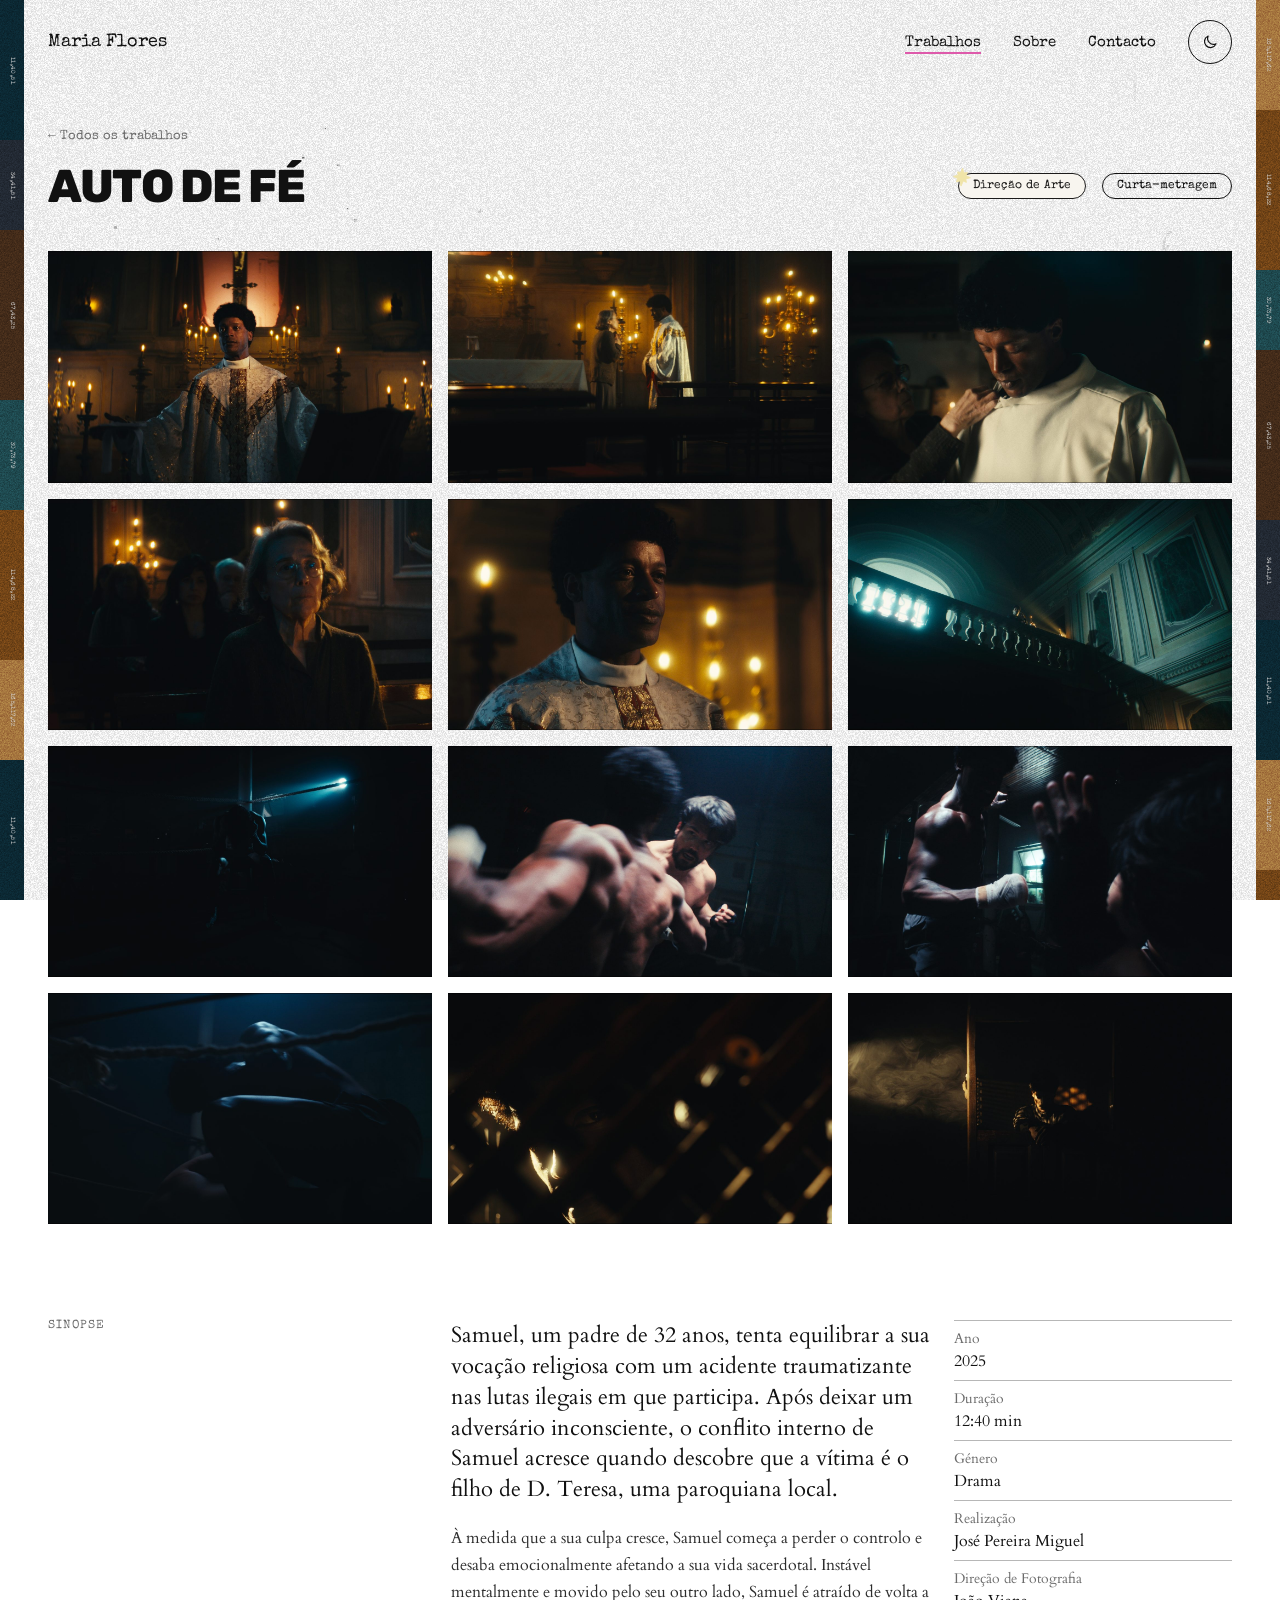
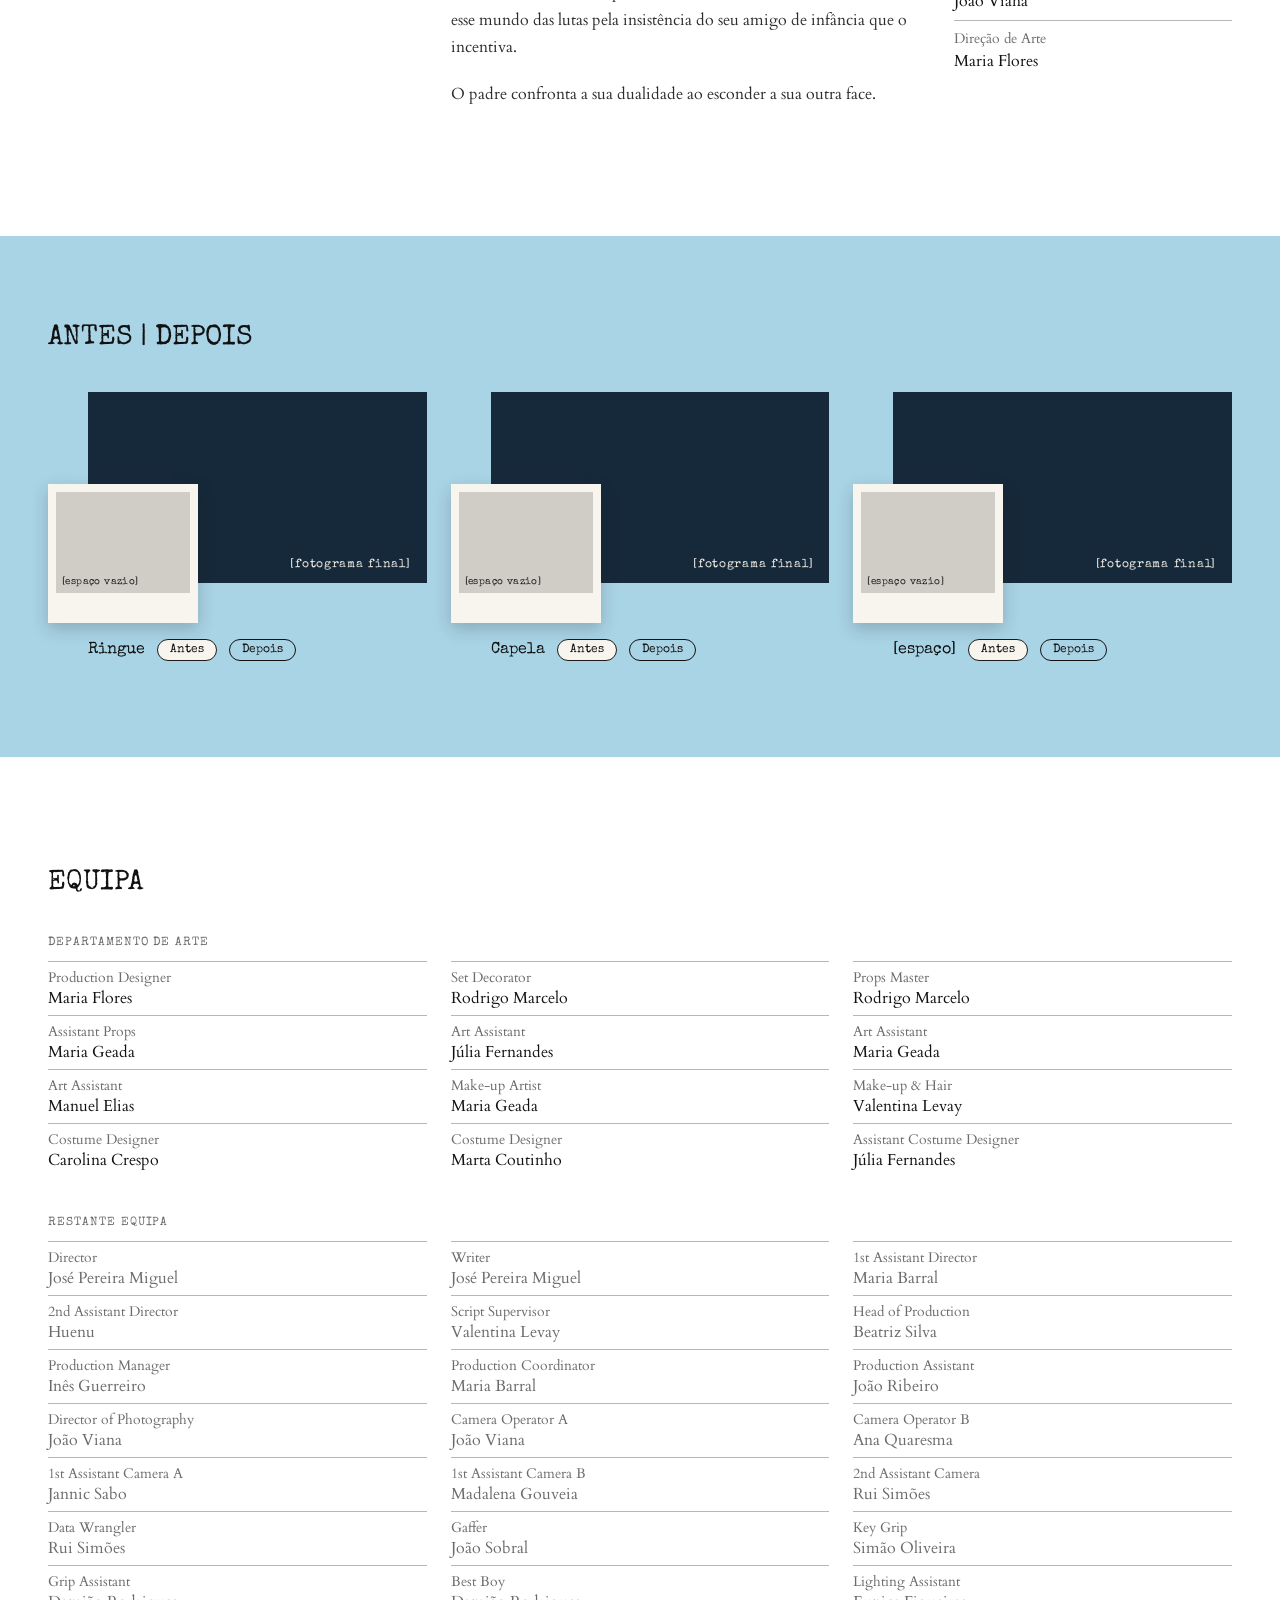
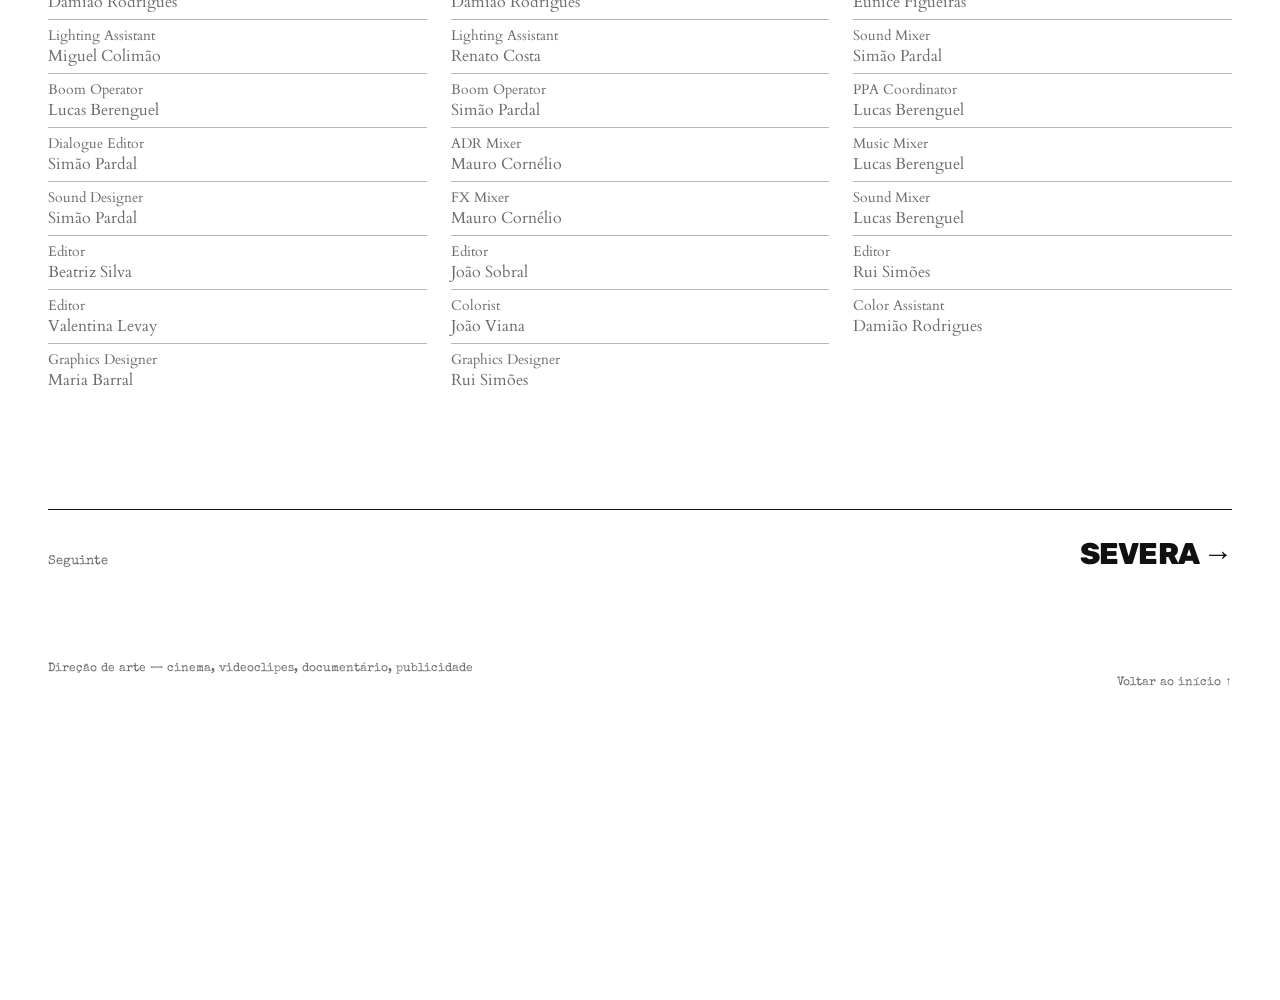
==== commit 0768c470: "Botão de tema com ícones de lua e sol Co-Authored-By: Claude Opus 5.5 <noreply@anthropic.com> Claude" ====
--- a/auto-de-fe.html
+++ b/auto-de-fe.html
@@ -55,7 +55,7 @@
 <a href="trabalhos.html" style="padding: 12px 0; text-decoration: underline; text-decoration-color: #de5aab; text-decoration-thickness: 2px; text-underline-offset: 6px;">Trabalhos</a>
 <a class="nl" href="sobre.html" style="padding: 12px 0;">Sobre</a>
 <a class="nl" href="sobre.html#contacto" style="padding: 12px 0;">Contacto</a>
-<button data-theme-toggle aria-label="Alternar entre modo claro e modo escuro" style="min-height: 44px; padding: 0 16px; border: 1px solid var(--ink); border-radius: 999px; font-size: 14px;">Modo escuro</button>
+<button data-theme-toggle aria-label="Alternar entre modo claro e modo escuro" style="min-height: 44px; padding: 0 16px; border: 1px solid var(--ink); border-radius: 999px; font-size: 14px;"></button>
 </nav>
 </header>
 
--- a/site.css
+++ b/site.css
@@ -1 +1,143 @@
 html{scroll-behavior:smooth}
+/* Grão de película / TV por trás do conteúdo */
+.filmbg::after{content:"";position:absolute;inset:-50%;width:200%;height:200%;pointer-events:none;
+  background-image:url("assets/grain.png");background-size:200px 200px;image-rendering:pixelated;
+  animation:grain-move .5s steps(6) infinite}
+.mf-light .filmbg::after{opacity:.14;mix-blend-mode:multiply}
+.mf-dark .filmbg::after{opacity:.1;mix-blend-mode:screen}
+@keyframes grain-move{0%{transform:translate(0,0)}17%{transform:translate(-5%,-10%)}33%{transform:translate(-15%,5%)}50%{transform:translate(7%,-25%)}67%{transform:translate(-5%,25%)}83%{transform:translate(15%,0)}100%{transform:translate(0,0)}}
+@media (prefers-reduced-motion: reduce){.filmbg::after{animation:none}}
+/* Mesmo grão de TV nas barras laterais */
+.bar::after{content:"";position:absolute;inset:-50%;width:200%;height:200%;pointer-events:none;
+  background-image:url("assets/grain.png");background-size:100px 100px;
+  mix-blend-mode:overlay;opacity:.32;animation:grain-move .5s steps(6) infinite}
+@media (prefers-reduced-motion: reduce){.bar::after{animation:none}}
+/* Sobre: fotos a passar no polaroide */
+.slides img{position:absolute;inset:0;width:100%;height:100%;object-fit:cover;display:block;opacity:0;transition:opacity 1.2s ease}
+.slides img.on{opacity:1}
+.slides::after{content:"";position:absolute;inset:-50%;width:200%;height:200%;pointer-events:none;
+  background-image:url("assets/grain.png");background-size:120px 120px;mix-blend-mode:overlay;opacity:.16;animation:grain-move .5s steps(6) infinite}
+
+/* ===================== Telemóvel ===================== */
+html,body{overflow-x:clip}
+@media (max-width: 760px){
+  /* barras laterais mais finas, sem códigos */
+  .bar{width:8px !important}
+  .bar [data-lab]{display:none}
+  /* margens */
+  .mf > header, .mf > section, .mf > footer, .mf > main{padding-left:22px !important;padding-right:22px !important}
+  .mf > section[style*="padding: 96px"], .mf > section[style*="padding: 112px"], .mf > section[style*="padding: 128px"]{padding-top:64px !important}
+  /* cabeçalho */
+  .mf > header{flex-wrap:wrap;gap:6px 12px;padding-top:14px !important;padding-bottom:6px !important}
+  .mf > header nav{gap:14px !important;font-size:13px !important;width:100%;justify-content:space-between}
+  .mf > header nav button{min-height:36px !important;padding:0 10px !important;font-size:12px !important}
+  /* grelhas de 12/3/2 colunas passam a uma coluna */
+  .mf [style*="grid-template-columns: repeat(12"],
+  .mf [style*="grid-template-columns: repeat(3, minmax(0, 1fr)); column-gap"],
+  .mf [style*="grid-template-columns: repeat(2"]{grid-template-columns:minmax(0,1fr) !important;row-gap:24px}
+  .mf [style*="grid-column:"]{grid-column:1 / -1 !important}
+  .mf [style*="grid-template-columns: repeat(3, minmax(0, 1fr)); gap: 16px"]{grid-template-columns:repeat(2,minmax(0,1fr)) !important}
+  /* galerias: uma foto por linha */
+  .mf [style*="display: flex; gap: 16px; margin-top: 16px"]{flex-direction:column}
+  .mf [style*="display: flex; gap: 16px; margin-top: 16px"] > div{flex:none !important;width:100%}
+  .mf [style*="display: flex; gap: 16px; margin-top: 16px"] > div:empty{display:none}
+  /* títulos */
+  .mf section h1:not(.lettering){font-size:34px !important}
+  .mf h1.lettering{font-size:56px !important}
+  .mf section h1[style*="font-size: 28px"]{font-size:22px !important}
+  .mf > section[style*="align-items: baseline"]{flex-wrap:wrap;gap:8px}
+  .mf section h2{font-size:24px !important}
+  .mf section h3{font-size:22px !important}
+  .mf a span[style*="font-size: 30px"]{font-size:22px !important}
+  .mf [style*="font-size: 22px; line-height: 1.4"]{font-size:19px !important}
+  .mf > footer{flex-direction:column;gap:8px}
+  /* página inicial */
+  .mf > main{padding-top:8px !important}
+  .mf > main > div:first-child{margin-bottom:40px}
+  .mf > main > div[style*="padding: 0 0 84px 96px"]{padding:0 !important}
+  .mf [style*="width: 250px; height: 300px"], .mf [style*="width: 190px"]{display:none !important}
+  .mf [style*="left: 282px"]{position:static !important;margin-top:14px}
+  /* sobre: colagem com mais altura */
+  .mf [style*="aspect-ratio: 4 / 5; background: var(--band)"]{margin-top:32px}
+  /* etiquetas por baixo das imagens */
+  .mf [style*="fr; column-gap"] span{font-size:10px !important;padding:3px 8px !important}
+  /* intro */
+  .intro-in{width:94vw}
+}
+/* Sobre: data/título em estilo de câmara digital */
+.slides .stamp{position:absolute;top:7px;left:8px;z-index:3;font-family:'VT323','Courier New',monospace;font-size:10px;letter-spacing:.06em;line-height:1;
+  color:#ffb15a;text-shadow:0 0 2px #ff7a1a,0 0 6px rgba(255,122,26,.75),0 0 12px rgba(255,90,0,.45);text-transform:uppercase;white-space:nowrap;transition:opacity .6s ease}
+/* Sobre: grão por cima de toda a página */
+.pg-sobre .mf::before{content:"";position:fixed;inset:-50%;width:200%;height:200%;z-index:5;pointer-events:none;
+  background-image:url("assets/grain.png");background-size:200px 200px;animation:grain-move .5s steps(6) infinite}
+.pg-sobre .mf-light::before{opacity:.08;mix-blend-mode:multiply}
+.pg-sobre .mf-dark::before{opacity:.06;mix-blend-mode:screen}
+@media (prefers-reduced-motion: reduce){.pg-sobre .mf::before{animation:none}}
+
+/* Último Canto: título com grão e brilho + legendas em máquina de escrever limpa */
+.lt-uc{margin:6px 0 0;padding:6px 6px 6px 0;font-family:'Instrument Serif',Georgia,serif;font-weight:400;font-size:132px;letter-spacing:-.01em;line-height:1.02}
+.mf-light .lt-uc{color:#3b2416;filter:url(#sprayL) blur(.7px) drop-shadow(0 0 3px rgba(59,36,22,.35))}
+.mf-dark .lt-uc{color:#f3ead8;filter:url(#sprayD) blur(.7px) drop-shadow(0 0 8px rgba(255,214,160,.45))}
+.lt-sub{display:flex;justify-content:space-between;gap:24px;max-width:620px;margin-top:18px;font-family:'Courier Prime','Courier New',monospace;font-size:12px;letter-spacing:.08em;text-transform:uppercase;line-height:1.35}
+.mf-dark .lt-sub{text-shadow:0 0 6px rgba(255,230,190,.5)}
+.pg-uc .mf section h3,
+.pg-uc .mf [style*="letter-spacing: 0.08em"],
+.pg-uc .mf span[style*="border-radius: 999px"],
+.pg-uc .mf h2{font-family:'Courier Prime','Courier New',monospace !important}
+.pg-uc .mf section h3{font-weight:700 !important;letter-spacing:.04em}
+@media (max-width:760px){.lt-uc{font-size:72px !important}.lt-sub{font-size:10px}}
+.lt-sub-r{min-width:440px;margin:0 0 18px;gap:40px}
+@media (max-width:760px){.lt-sub-r{min-width:0;width:100%}}
+/* Último Canto: toda a página na letra de máquina de escrever da legenda (exceto o título) */
+.pg-uc .mf, .pg-uc .mf *:not(.lt-uc){font-family:'Courier Prime','Courier New',monospace !important}
+.pg-uc .mf p, .pg-uc .mf [style*="font-size: 22px; line-height: 1.4"]{letter-spacing:0;line-height:1.65 !important}
+.pg-uc .mf [style*="font-size: 22px; line-height: 1.4"]{font-size:13px !important}
+/* Barra de cima fixa ao fazer scroll */
+.mf{overflow:clip !important}
+.mf > header{position:sticky;top:0;z-index:50;margin:0 24px;overflow:hidden;padding-left:24px !important;padding-right:24px !important}
+.mf > header{background:var(--bg);isolation:isolate}
+.mf > header::before{content:"";position:absolute;inset:-50%;width:200%;height:200%;z-index:-1;pointer-events:none;background-image:url("assets/grain.png");background-size:200px 200px;animation:grain-move .5s steps(6) infinite;overflow:hidden}
+.mf-light > header::before{opacity:.14;mix-blend-mode:multiply}
+.mf-dark > header::before{opacity:.1;mix-blend-mode:screen}
+@media (max-width:760px){.mf > header{margin:0 8px;padding-left:14px !important;padding-right:14px !important}}
+/* Menu: página selecionada a negrito com brilho na cor do projeto (definir --nav-glow por página) */
+body[style*="--nav-glow"] .mf > header nav a[style*="text-decoration: underline"]{text-decoration:none !important;font-weight:700}
+body[style*="--nav-glow"] .mf-light > header nav a[style*="text-decoration: underline"]{text-shadow:0 0 6px rgb(var(--nav-glow) / .55),0 0 14px rgb(var(--nav-glow) / .35)}
+body[style*="--nav-glow"] .mf-dark > header nav a[style*="text-decoration: underline"]{text-shadow:0 0 6px rgb(var(--nav-glow-d, var(--nav-glow)) / .8),0 0 16px rgb(var(--nav-glow-d, var(--nav-glow)) / .5)}
+
+/* Último Canto: nova disposição (rascunho aprovado, parte 1) */
+.pg-uc .tx{font-size:14px;line-height:1.85;margin:0 0 16px;text-align:justify;hyphens:auto;-webkit-hyphens:auto}
+.pg-uc .cap{font-size:11px;letter-spacing:.12em;text-transform:uppercase;color:var(--muted);margin-top:10px}
+.pg-uc .r-mood{display:grid;grid-template-columns:5fr 7fr;column-gap:56px;align-items:center;max-width:1100px}
+.pg-uc .r-mood-t{max-width:440px}
+.pg-uc .r-pair{display:grid;grid-template-columns:1fr 1fr;gap:16px}
+.pg-uc .r-mid{width:46%;margin:24px auto 0}
+.pg-uc .txt-c{max-width:640px;margin:0 auto 32px}
+.pg-uc .mf .hl{font-family:'Fredoka',sans-serif !important;font-weight:700;font-size:17px;letter-spacing:0;color:#3b2416;text-shadow:0 0 6px rgba(200,120,40,.55),0 0 14px rgba(230,150,60,.35)}
+.pg-uc .mf-dark .hl{color:#f3ead8;text-shadow:0 0 6px rgba(255,190,110,.8),0 0 16px rgba(255,160,70,.5)}
+.pg-uc .r-c1{display:grid;grid-template-columns:1.3fr 4fr 6.2fr;column-gap:48px;align-items:start}
+.pg-uc .r-c1 .r-mood-t{padding-top:20px}
+.pg-uc .r-anim{display:grid;grid-template-columns:7fr 5fr;column-gap:56px;margin-top:40px;align-items:end}
+.pg-uc .txt-l{max-width:620px}
+.pg-uc .etq{position:relative;height:240px}
+.pg-uc .tx{text-align:justify}
+.pg-uc .mf [style*="font-size: 22px; line-height: 1.4"]{text-align:justify;hyphens:auto}
+@media (max-width:760px){.pg-uc .r-c1,.pg-uc .r-anim{grid-template-columns:1fr !important;row-gap:24px}.pg-uc .r-c1>div:first-child{display:none}.pg-uc .r-pair{grid-template-columns:1fr}.pg-uc .r-mid{width:100% !important}.pg-uc .etq{display:none}}
+.pg-uc section img{display:block;width:100%;height:auto}
+.pg-uc .r-2col{display:grid;grid-template-columns:4fr 8fr;column-gap:40px;align-items:center}
+.pg-uc .r-gaiola{display:grid;grid-template-columns:2fr 4fr 4fr;column-gap:56px;align-items:center;margin-top:56px}
+.pg-uc .r-est{display:grid;grid-template-columns:minmax(0,1fr) 44%;column-gap:56px;align-items:center;margin-top:56px}
+.pg-uc .r-est-t{max-width:520px;margin-left:auto}
+@media (max-width:760px){.pg-uc .r-2col,.pg-uc .r-gaiola,.pg-uc .r-est{grid-template-columns:1fr !important;row-gap:24px}.pg-uc .r-gaiola>div:first-child{display:none}}
+.pg-uc .r-ch{display:grid;grid-template-columns:1fr 1fr;column-gap:56px;align-items:center;margin-top:56px}
+.pg-uc .r-ch-t{max-width:520px;justify-self:end;width:100%}
+.pg-uc .r-ch-m{width:88%;justify-self:start}
+.pg-uc .cred-me{font-weight:400 !important}
+.pg-uc .mf-light .cred-me{text-shadow:0 0 6px rgba(200,120,40,.55),0 0 14px rgba(200,120,40,.3)}
+.pg-uc .mf-dark .cred-me{text-shadow:0 0 6px rgba(255,190,110,.8),0 0 16px rgba(255,160,70,.5)}
+@media (max-width:760px){.pg-uc .r-ch{grid-template-columns:1fr !important;row-gap:24px}.pg-uc .r-ch-m{width:100%}}
+
+/* Botão de tema: ícone lua / sol */
+.mf > header nav button[data-theme-toggle]{width:44px;height:44px;min-height:44px !important;padding:0 !important;display:inline-flex;align-items:center;justify-content:center;border-radius:50% !important}
+.mf > header nav button[data-theme-toggle] svg{display:block}
+@media (max-width:760px){.mf > header nav button[data-theme-toggle]{width:38px;height:38px;min-height:38px !important}}
